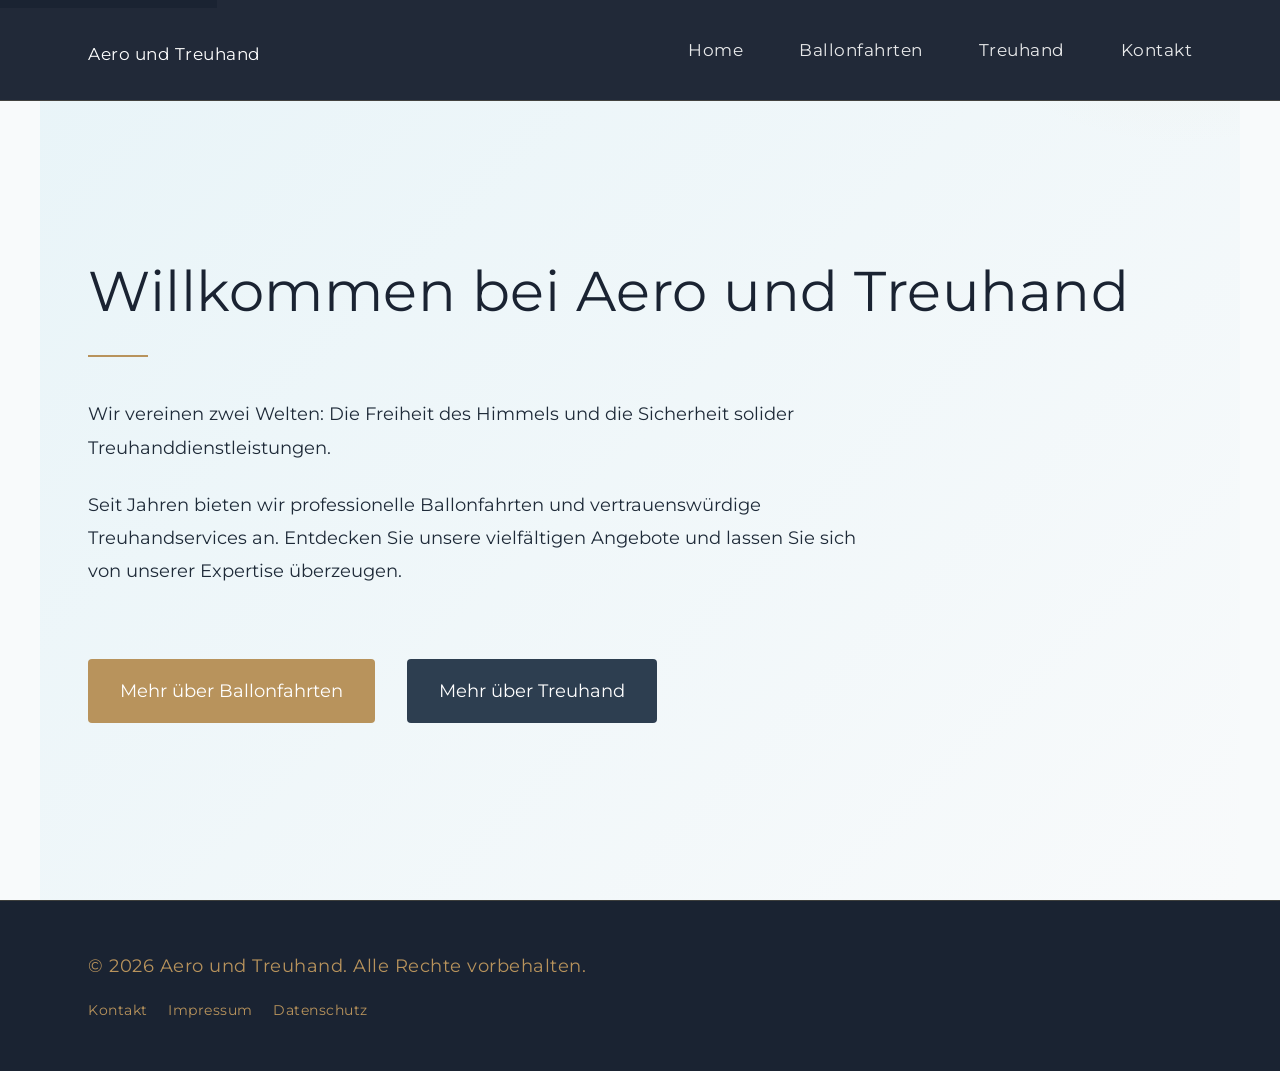
==== index.html @ 0fc49f0f "Change font to Montserrat across all pages Replaces Cormorant Garamond and Work Sans with Montserrat" ====
<!DOCTYPE html>
<html lang="de">
<head>
    <meta charset="UTF-8">
    <meta name="viewport" content="width=device-width, initial-scale=1.0">
    <meta name="description" content="Aero und Treuhand vereint Ballonfahrten und Treuhanddienstleistungen in Winterthur. Erleben Sie unvergessliche Ballonfahrten oder profitieren Sie von professioneller Buchhaltung und Steuerberatung.">
    <meta property="og:title" content="Aero und Treuhand - Ballonfahrten und Treuhanddienstleistungen">
    <meta property="og:description" content="Wir vereinen zwei Welten: Die Freiheit des Himmels und die Sicherheit solider Treuhanddienstleistungen.">
    <meta property="og:type" content="website">
    <meta property="og:locale" content="de_CH">
    <title>Aero und Treuhand - Ballonfahrten und Treuhanddienstleistungen</title>
    <link rel="preconnect" href="https://fonts.googleapis.com">
    <link rel="preconnect" href="https://fonts.gstatic.com" crossorigin>
    <link href="https://fonts.googleapis.com/css2?family=Montserrat:wght@300;400;500;600&display=swap" rel="stylesheet">
    <link rel="stylesheet" href="css/style.css">
</head>
<body>
    <a href="#main-content" class="skip-link">Zum Inhalt springen</a>
    <header>
        <nav>
            <h1><a href="index.html">Aero und Treuhand</a></h1>
            <ul>
                <li><a href="index.html">Home</a></li>
                <li><a href="pages/ballonfahrten.html">Ballonfahrten</a></li>
                <li><a href="pages/treuhand.html">Treuhand</a></li>
                <li><a href="pages/kontakt.html">Kontakt</a></li>
            </ul>
        </nav>
    </header>

    <main id="main-content" class="page-home">
        <h2>Willkommen bei Aero und Treuhand</h2>
        <p>Wir vereinen zwei Welten: Die Freiheit des Himmels und die Sicherheit solider Treuhanddienstleistungen.</p>
        <p>Seit Jahren bieten wir professionelle Ballonfahrten und vertrauenswürdige Treuhandservices an. Entdecken Sie unsere vielfältigen Angebote und lassen Sie sich von unserer Expertise überzeugen.</p>

        <div class="btn-group">
            <a href="pages/ballonfahrten.html" class="btn btn-gold">Mehr über Ballonfahrten</a>
            <a href="pages/treuhand.html" class="btn btn-dark">Mehr über Treuhand</a>
        </div>
    </main>

    <footer>
        <p class="footer-copyright">&copy; 2026 Aero und Treuhand. Alle Rechte vorbehalten.</p>
        <p class="footer-links">
            <a href="pages/kontakt.html">Kontakt</a>
            <a href="pages/impressum.html">Impressum</a>
            <a href="pages/datenschutz.html">Datenschutz</a>
        </p>
    </footer>
    
    <script src="js/main.js"></script>
</body>
</html>
---- css/style.css ----
:root {
    --color-sky: #E8F4F8;
    --color-cloud: #F8FAFB;
    --color-slate: #1A2332;
    --color-storm: #2D3E50;
    --color-gold: #B8935C;
    --color-text: #1E2A38;
    --color-text-light: #3A4A5C;
}

* {
    margin: 0;
    padding: 0;
    box-sizing: border-box;
}

html {
    scroll-behavior: smooth;
    overflow-x: hidden;
}

body {
    font-family: 'Montserrat', sans-serif;
    line-height: 1.8;
    color: var(--color-text);
    background: var(--color-cloud);
    font-size: 18px;
    overflow-x: hidden;
}

/* Skip to content link */
.skip-link {
    position: absolute;
    top: -40px;
    left: 0;
    padding: 0.5rem 1rem;
    background: var(--color-slate);
    color: white;
    z-index: 200;
    transition: top 0.3s ease;
}

.skip-link:focus {
    top: 0;
    color: white;
}

/* Header & Navigation */
header {
    background: rgba(26, 35, 50, 0.97);
    backdrop-filter: blur(10px);
    color: white;
    padding: 1.5rem 0;
    position: fixed;
    width: 100%;
    top: 0;
    z-index: 100;
    border-bottom: 1px solid rgba(201, 169, 97, 0.2);
    transition: all 0.3s ease;
}

header.scrolled {
    padding: 1rem 0;
    box-shadow: 0 4px 20px rgba(0, 0, 0, 0.1);
}

nav {
    max-width: 1200px;
    margin: 0 auto;
    display: flex;
    justify-content: space-between;
    align-items: center;
    padding: 0 3rem;
}

nav h1 {
    font-family: 'Montserrat', sans-serif;
    font-size: 1.8rem;
    font-weight: 300;
    letter-spacing: 1px;
    opacity: 0;
    animation: fadeInDown 0.8s ease forwards;
}

nav h1 a {
    color: white;
    text-decoration: none;
}

nav ul {
    list-style: none;
    display: flex;
    gap: 3rem;
    margin: 0 0 0 1.5rem;
}

nav li {
    opacity: 0;
    animation: fadeInDown 0.8s ease forwards;
}

nav li:nth-child(1) { animation-delay: 0.1s; }
nav li:nth-child(2) { animation-delay: 0.2s; }
nav li:nth-child(3) { animation-delay: 0.3s; }
nav li:nth-child(4) { animation-delay: 0.4s; }

nav a {
    color: rgba(255, 255, 255, 0.9);
    text-decoration: none;
    font-weight: 400;
    font-size: 1.05rem;
    letter-spacing: 0.5px;
    position: relative;
    transition: color 0.3s ease;
}

nav a::after {
    content: '';
    position: absolute;
    bottom: -5px;
    left: 0;
    width: 0;
    height: 1px;
    background: var(--color-gold);
    transition: width 0.3s ease;
}

nav a:hover {
    color: var(--color-gold);
}

nav a:hover::after {
    width: 100%;
}

/* Main Content */
main {
    padding: 8rem 3rem 4rem;
    max-width: 1200px;
    margin: 0 auto;
    min-height: calc(100vh - 150px);
}


/* Typography */
h2 {
    font-family: 'Montserrat', sans-serif;
    color: var(--color-slate);
    margin-bottom: 2.5rem;
    font-size: 3.5rem;
    font-weight: 400;
    letter-spacing: 0.5px;
    position: relative;
    padding-bottom: 1rem;
}

h2::after {
    content: '';
    position: absolute;
    bottom: 0;
    left: 0;
    width: 60px;
    height: 2px;
    background: var(--color-gold);
}

h3 {
    font-family: 'Montserrat', sans-serif;
    color: var(--color-slate);
    margin: 2.5rem 0 1.2rem 0;
    font-size: 1.5rem;
    font-weight: 500;
}

p {
    margin-bottom: 1.5rem;
    font-weight: 400;
    font-size: 1.15rem;
    color: var(--color-text);
    max-width: 800px;
}

ul {
    margin: 2rem 0 2rem 1.5rem;
    max-width: 750px;
}

li {
    font-weight: 400;
    font-size: 1.1rem;
    color: var(--color-text);
    padding-left: 0.5rem;
}

li::marker {
    color: var(--color-gold);
}

a {
    color: var(--color-gold);
    text-decoration: none;
    transition: color 0.3s ease;
}

a:hover {
    color: var(--color-storm);
}

/* Page Backgrounds */
.page-home {
    background: linear-gradient(135deg, var(--color-sky) 0%, var(--color-cloud) 100%);
    position: relative;
    overflow: hidden;
    min-height: 100vh;
    display: flex;
    flex-direction: column;
    justify-content: center;
    opacity: 0;
    animation: fadeIn 1s ease forwards;
}

.page-home::before {
    content: '';
    position: absolute;
    top: -50%;
    right: -20%;
    width: 600px;
    height: 600px;
    background: radial-gradient(circle, rgba(201, 169, 97, 0.1) 0%, transparent 70%);
    border-radius: 50%;
    animation: float 20s ease-in-out infinite;
}

.page-ballonfahrten {
    background: white;
    position: relative;
    overflow: hidden;
}

.page-ballonfahrten::before {
    content: '';
    position: absolute;
    top: 10%;
    left: -10%;
    width: 400px;
    height: 400px;
    background: radial-gradient(circle, rgba(232, 244, 248, 0.5) 0%, transparent 70%);
    border-radius: 50%;
}

.page-treuhand {
    background: var(--color-sky);
    position: relative;
    overflow: hidden;
}

.page-treuhand::before {
    content: '';
    position: absolute;
    bottom: -20%;
    right: -10%;
    width: 500px;
    height: 500px;
    background: radial-gradient(circle, rgba(255, 255, 255, 0.5) 0%, transparent 70%);
    border-radius: 50%;
}

.page-kontakt {
    background: white;
}

.page-impressum {
    background: var(--color-sky);
}

.page-datenschutz {
    background: white;
}

/* Footer */
footer {
    background: var(--color-slate);
    color: rgba(255, 255, 255, 0.7);
    padding: 3rem 0;
    font-size: 0.9rem;
    font-weight: 300;
    letter-spacing: 0.5px;
    border-top: 1px solid rgba(201, 169, 97, 0.2);
}

footer p {
    margin: 0 auto;
    padding: 0 3rem;
    max-width: 1200px;
}

footer a {
    color: var(--color-gold);
}

footer .footer-copyright {
    color: var(--color-gold);
    margin-bottom: 1rem;
}

footer .footer-links {
    font-size: 0.85rem;
}

footer .footer-links a {
    margin-right: 1rem;
}

/* Animations */
@keyframes fadeIn {
    from {
        opacity: 0;
        transform: translateY(20px);
    }
    to {
        opacity: 1;
        transform: translateY(0);
    }
}

@keyframes fadeInDown {
    from {
        opacity: 0;
        transform: translateY(-10px);
    }
    to {
        opacity: 1;
        transform: translateY(0);
    }
}

@keyframes float {
    0%, 100% {
        transform: translate(0, 0) scale(1);
    }
    50% {
        transform: translate(50px, 50px) scale(1.1);
    }
}

/* Button styles */
.btn {
    display: inline-block;
    padding: 1rem 2rem;
    color: white;
    text-decoration: none;
    border-radius: 4px;
    transition: all 0.3s ease;
    text-align: center;
}

.btn:hover {
    color: white;
    transform: translateY(-2px);
    box-shadow: 0 4px 12px rgba(0, 0, 0, 0.15);
}

.btn-gold {
    background: var(--color-gold);
}

.btn-dark {
    background: var(--color-storm);
}

.btn-group {
    margin-top: 3rem;
    display: flex;
    gap: 2rem;
    flex-wrap: wrap;
}

/* Responsive Design */
@media (max-width: 768px) {
    body {
        font-size: 17px;
    }

    header {
        padding: 1rem 0;
    }

    nav {
        padding: 0 1.5rem;
        flex-direction: column;
        gap: 0.75rem;
    }

    nav h1 {
        font-size: 1.5rem;
    }

    nav ul {
        gap: 1rem;
        flex-wrap: wrap;
        justify-content: center;
        margin: 0;
    }

    nav a {
        font-size: 0.95rem;
    }

    main {
        padding: 11rem 1.5rem 4rem;
        min-height: auto;
    }

    h2 {
        font-size: 2.2rem;
    }

    h3 {
        font-size: 1.3rem;
    }

    p {
        font-size: 1.05rem;
    }

    footer {
        padding: 2rem 0;
    }

    footer p {
        padding: 0 1.5rem;
    }

    .btn-group {
        flex-direction: column;
        gap: 1rem;
    }

    .btn {
        width: 100%;
    }
}

/* Extra small devices */
@media (max-width: 480px) {
    nav {
        padding: 0 1rem;
    }

    nav h1 {
        font-size: 1.3rem;
    }

    nav ul {
        gap: 0.75rem;
    }

    nav a {
        font-size: 0.85rem;
    }

    main {
        padding: 10.5rem 1rem 3rem;
    }

    h2 {
        font-size: 1.8rem;
    }

    h3 {
        font-size: 1.2rem;
    }

    p, li {
        font-size: 1rem;
    }

    footer p {
        padding: 0 1rem;
        font-size: 0.85rem;
    }
}

/* Focus styles for keyboard navigation */
a:focus-visible,
.btn:focus-visible {
    outline: 2px solid var(--color-gold);
    outline-offset: 2px;
}

nav a:focus-visible {
    outline-color: white;
}

/* Reduced motion preference */
@media (prefers-reduced-motion: reduce) {
    *,
    *::before,
    *::after {
        animation-duration: 0.01ms !important;
        animation-iteration-count: 1 !important;
        transition-duration: 0.01ms !important;
    }

    html {
        scroll-behavior: auto;
    }
}
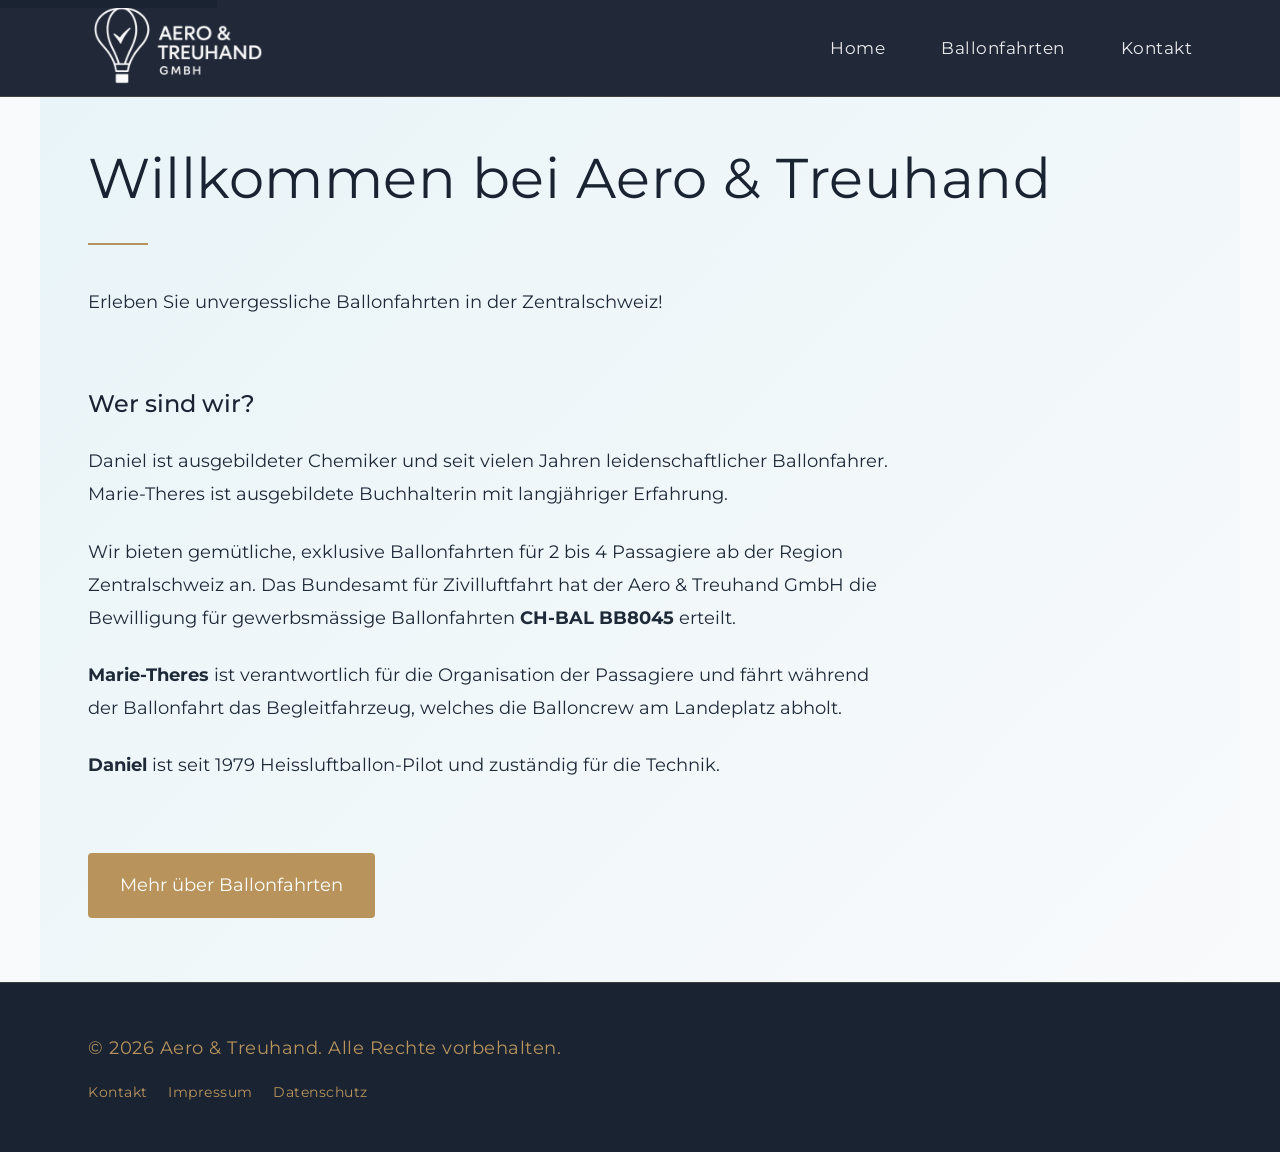
==== commit bec82426: "Update website content and replace text logo with image - Update all pages with content from Word do" ====
--- a/index.html
+++ b/index.html
@@ -3,12 +3,13 @@
 <head>
     <meta charset="UTF-8">
     <meta name="viewport" content="width=device-width, initial-scale=1.0">
-    <meta name="description" content="Aero und Treuhand vereint Ballonfahrten und Treuhanddienstleistungen in Winterthur. Erleben Sie unvergessliche Ballonfahrten oder profitieren Sie von professioneller Buchhaltung und Steuerberatung.">
-    <meta property="og:title" content="Aero und Treuhand - Ballonfahrten und Treuhanddienstleistungen">
-    <meta property="og:description" content="Wir vereinen zwei Welten: Die Freiheit des Himmels und die Sicherheit solider Treuhanddienstleistungen.">
+    <meta name="description" content="Aero & Treuhand GmbH - Erleben Sie unvergessliche Ballonfahrten in der Zentralschweiz. Gemütliche, exklusive Ballonfahrten für 2 bis 4 Passagiere mit gewerblicher Bewilligung CH-BAL BB8045.">
+    <meta property="og:title" content="Aero & Treuhand - Ballonfahrten">
+    <meta property="og:description" content="Gemütliche, exklusive Ballonfahrten für 2 bis 4 Passagiere ab der Region Zentralschweiz.">
     <meta property="og:type" content="website">
     <meta property="og:locale" content="de_CH">
-    <title>Aero und Treuhand - Ballonfahrten und Treuhanddienstleistungen</title>
+    <title>Aero & Treuhand - Ballonfahrten</title>
+    <link rel="icon" type="image/svg+xml" href="favicon.svg">
     <link rel="preconnect" href="https://fonts.googleapis.com">
     <link rel="preconnect" href="https://fonts.gstatic.com" crossorigin>
     <link href="https://fonts.googleapis.com/css2?family=Montserrat:wght@300;400;500;600&display=swap" rel="stylesheet">
@@ -18,29 +19,35 @@
     <a href="#main-content" class="skip-link">Zum Inhalt springen</a>
     <header>
         <nav>
-            <h1><a href="index.html">Aero und Treuhand</a></h1>
+            <h1><a href="index.html"><img src="assests/logo_nobg.png" alt="Aero & Treuhand" class="logo"></a></h1>
             <ul>
                 <li><a href="index.html">Home</a></li>
                 <li><a href="pages/ballonfahrten.html">Ballonfahrten</a></li>
-                <li><a href="pages/treuhand.html">Treuhand</a></li>
                 <li><a href="pages/kontakt.html">Kontakt</a></li>
             </ul>
         </nav>
     </header>
 
     <main id="main-content" class="page-home">
-        <h2>Willkommen bei Aero und Treuhand</h2>
-        <p>Wir vereinen zwei Welten: Die Freiheit des Himmels und die Sicherheit solider Treuhanddienstleistungen.</p>
-        <p>Seit Jahren bieten wir professionelle Ballonfahrten und vertrauenswürdige Treuhandservices an. Entdecken Sie unsere vielfältigen Angebote und lassen Sie sich von unserer Expertise überzeugen.</p>
+        <h2>Willkommen bei Aero & Treuhand</h2>
+        <p>Erleben Sie unvergessliche Ballonfahrten in der Zentralschweiz!</p>
+
+        <h3>Wer sind wir?</h3>
+        <p>Daniel ist ausgebildeter Chemiker und seit vielen Jahren leidenschaftlicher Ballonfahrer. Marie-Theres ist ausgebildete Buchhalterin mit langjähriger Erfahrung.</p>
+
+        <p>Wir bieten gemütliche, exklusive Ballonfahrten für 2 bis 4 Passagiere ab der Region Zentralschweiz an. Das Bundesamt für Zivilluftfahrt hat der Aero & Treuhand GmbH die Bewilligung für gewerbsmässige Ballonfahrten <strong>CH-BAL BB8045</strong> erteilt.</p>
+
+        <p><strong>Marie-Theres</strong> ist verantwortlich für die Organisation der Passagiere und fährt während der Ballonfahrt das Begleitfahrzeug, welches die Balloncrew am Landeplatz abholt.</p>
+
+        <p><strong>Daniel</strong> ist seit 1979 Heissluftballon-Pilot und zuständig für die Technik.</p>
 
         <div class="btn-group">
             <a href="pages/ballonfahrten.html" class="btn btn-gold">Mehr über Ballonfahrten</a>
-            <a href="pages/treuhand.html" class="btn btn-dark">Mehr über Treuhand</a>
         </div>
     </main>
 
     <footer>
-        <p class="footer-copyright">&copy; 2026 Aero und Treuhand. Alle Rechte vorbehalten.</p>
+        <p class="footer-copyright">&copy; 2026 Aero & Treuhand. Alle Rechte vorbehalten.</p>
         <p class="footer-links">
             <a href="pages/kontakt.html">Kontakt</a>
             <a href="pages/impressum.html">Impressum</a>
--- a/css/style.css
+++ b/css/style.css
@@ -82,9 +82,31 @@
     animation: fadeInDown 0.8s ease forwards;
 }
 
+nav h1 {
+    display: flex;
+    align-items: center;
+    margin: -1.5rem 0;
+}
+
+header.scrolled nav h1 {
+    margin: -1rem 0;
+}
+
 nav h1 a {
     color: white;
     text-decoration: none;
+    display: flex;
+    align-items: center;
+}
+
+nav h1 a .logo {
+    height: 6rem;
+    width: auto;
+    transition: all 0.3s ease;
+}
+
+header.scrolled nav h1 a .logo {
+    height: 4rem;
 }
 
 nav ul {
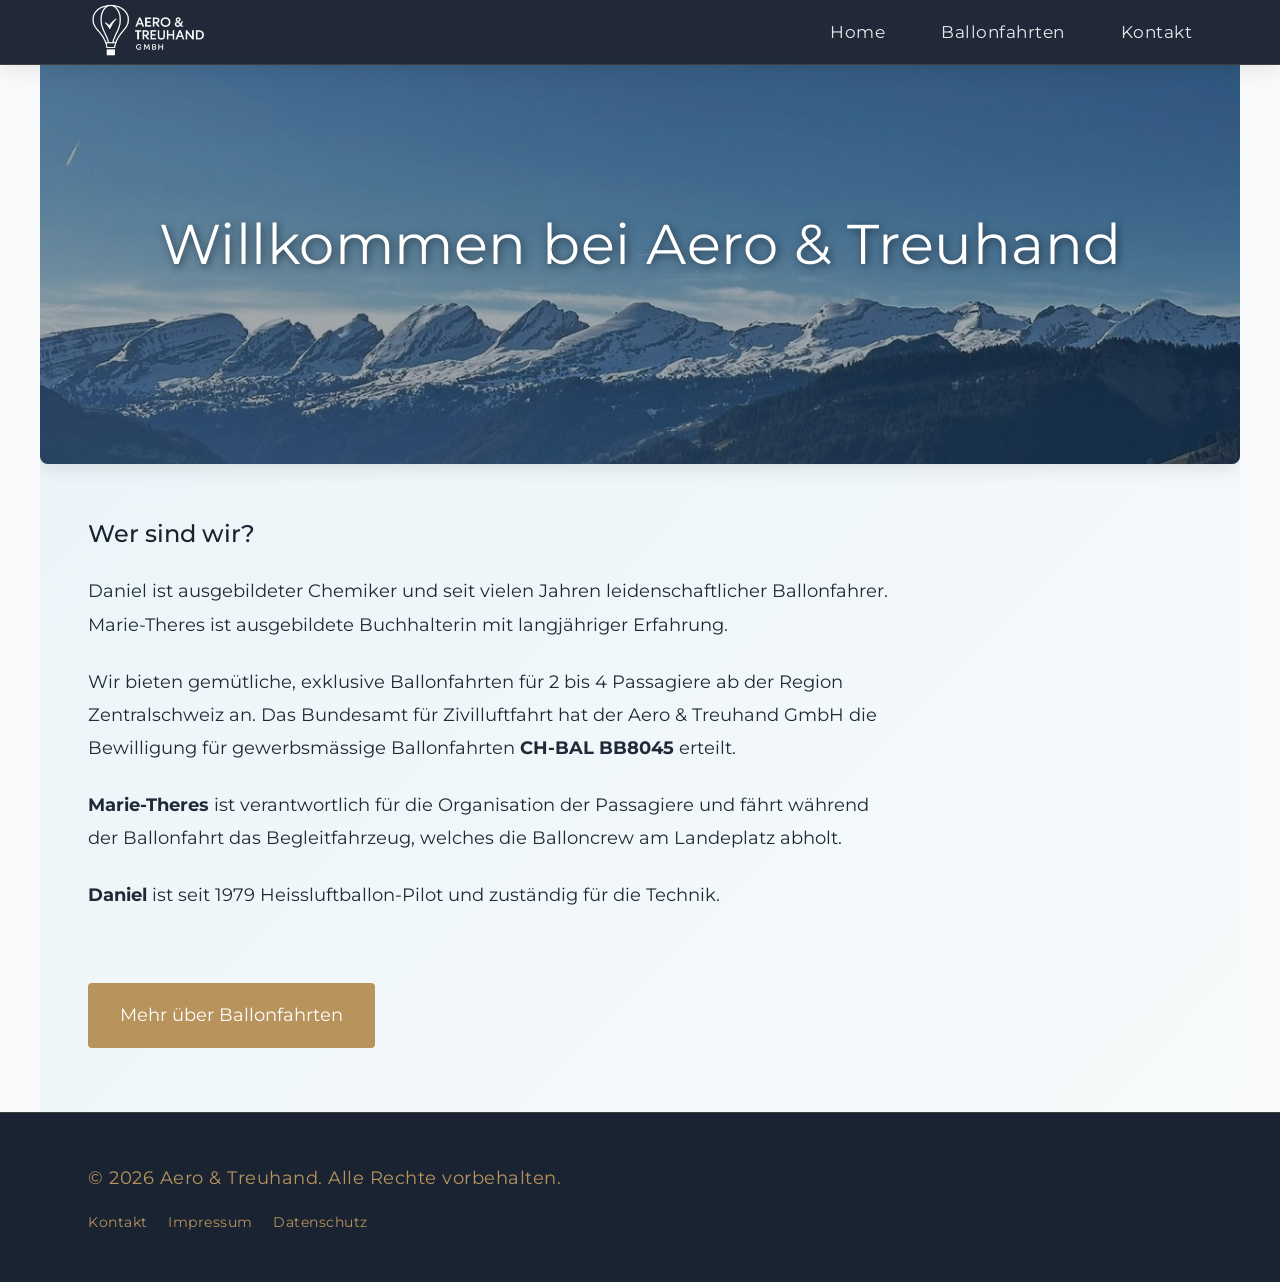
==== commit 5be1e928: "Add hero section with Churfirsten mountain image - Add hero image section to homepage with overlay e" ====
--- a/index.html
+++ b/index.html
@@ -3,7 +3,7 @@
 <head>
     <meta charset="UTF-8">
     <meta name="viewport" content="width=device-width, initial-scale=1.0">
-    <meta name="description" content="Aero & Treuhand GmbH - Erleben Sie unvergessliche Ballonfahrten in der Zentralschweiz. Gemütliche, exklusive Ballonfahrten für 2 bis 4 Passagiere mit gewerblicher Bewilligung CH-BAL BB8045.">
+    <meta name="description" content="Aero & Treuhand GmbH - Erleben Sie mit uns unvergessliche Ballonfahrten. Gemütliche, exklusive Ballonfahrten für 2 bis 4 Passagiere mit gewerblicher Bewilligung CH-BAL BB8045.">
     <meta property="og:title" content="Aero & Treuhand - Ballonfahrten">
     <meta property="og:description" content="Gemütliche, exklusive Ballonfahrten für 2 bis 4 Passagiere ab der Region Zentralschweiz.">
     <meta property="og:type" content="website">
@@ -29,8 +29,12 @@
     </header>
 
     <main id="main-content" class="page-home">
-        <h2>Willkommen bei Aero & Treuhand</h2>
-        <p>Erleben Sie unvergessliche Ballonfahrten in der Zentralschweiz!</p>
+        <div class="hero-section">
+            <img src="assests/pics/churfirsten.jpeg" alt="Blick auf die Churfirsten" class="hero-background">
+            <div class="hero-content">
+                <h2>Willkommen bei Aero & Treuhand</h2>
+            </div>
+        </div>
 
         <h3>Wer sind wir?</h3>
         <p>Daniel ist ausgebildeter Chemiker und seit vielen Jahren leidenschaftlicher Ballonfahrer. Marie-Theres ist ausgebildete Buchhalterin mit langjähriger Erfahrung.</p>
--- a/css/style.css
+++ b/css/style.css
@@ -31,7 +31,7 @@
 /* Skip to content link */
 .skip-link {
     position: absolute;
-    top: -40px;
+    top: -100px;
     left: 0;
     padding: 0.5rem 1rem;
     background: var(--color-slate);
@@ -50,17 +50,12 @@
     background: rgba(26, 35, 50, 0.97);
     backdrop-filter: blur(10px);
     color: white;
-    padding: 1.5rem 0;
+    padding: 1rem 0;
     position: fixed;
     width: 100%;
     top: 0;
     z-index: 100;
     border-bottom: 1px solid rgba(201, 169, 97, 0.2);
-    transition: all 0.3s ease;
-}
-
-header.scrolled {
-    padding: 1rem 0;
     box-shadow: 0 4px 20px rgba(0, 0, 0, 0.1);
 }
 
@@ -85,10 +80,6 @@
 nav h1 {
     display: flex;
     align-items: center;
-    margin: -1.5rem 0;
-}
-
-header.scrolled nav h1 {
     margin: -1rem 0;
 }
 
@@ -100,13 +91,8 @@
 }
 
 nav h1 a .logo {
-    height: 6rem;
+    height: 4rem;
     width: auto;
-    transition: all 0.3s ease;
-}
-
-header.scrolled nav h1 a .logo {
-    height: 4rem;
 }
 
 nav ul {
@@ -161,6 +147,66 @@
     max-width: 1200px;
     margin: 0 auto;
     min-height: calc(100vh - 150px);
+}
+
+/* Hero Section */
+.hero-section {
+    position: relative;
+    margin: -4rem -3rem 0.5rem -3rem;
+    overflow: hidden;
+    border-radius: 0 0 8px 8px;
+    box-shadow: 0 4px 20px rgba(0, 0, 0, 0.1);
+    min-height: 400px;
+    display: flex;
+    align-items: center;
+    justify-content: center;
+}
+
+.hero-background {
+    position: absolute;
+    top: 0;
+    left: 0;
+    width: 100%;
+    height: 100%;
+    object-fit: cover;
+    z-index: 1;
+}
+
+.hero-section::after {
+    content: '';
+    position: absolute;
+    top: 0;
+    left: 0;
+    width: 100%;
+    height: 100%;
+    background: rgba(26, 35, 50, 0.4);
+    z-index: 2;
+}
+
+.hero-content {
+    position: relative;
+    z-index: 3;
+    text-align: center;
+    padding: 3rem;
+    color: white;
+}
+
+.hero-content h2 {
+    color: white;
+    margin-bottom: 1.5rem;
+    text-shadow: 2px 2px 8px rgba(0, 0, 0, 0.5);
+}
+
+.hero-content h2::after {
+    display: none;
+}
+
+.hero-content p {
+    color: white;
+    font-size: 1.3rem;
+    font-weight: 400;
+    text-shadow: 1px 1px 6px rgba(0, 0, 0, 0.5);
+    margin: 0 auto;
 }
 
 
@@ -415,6 +461,11 @@
 
     nav h1 {
         font-size: 1.5rem;
+        margin: -0.5rem 0;
+    }
+
+    nav h1 a .logo {
+        height: 3rem;
     }
 
     nav ul {
@@ -433,6 +484,23 @@
         min-height: auto;
     }
 
+    .hero-section {
+        margin: -4rem -1.5rem 0.5rem -1.5rem;
+        min-height: 300px;
+    }
+
+    .hero-content {
+        padding: 2rem;
+    }
+
+    .hero-content h2 {
+        font-size: 2rem;
+    }
+
+    .hero-content p {
+        font-size: 1.1rem;
+    }
+
     h2 {
         font-size: 2.2rem;
     }
@@ -483,6 +551,23 @@
 
     main {
         padding: 10.5rem 1rem 3rem;
+    }
+
+    .hero-section {
+        margin: -3rem -1rem 0.5rem -1rem;
+        min-height: 250px;
+    }
+
+    .hero-content {
+        padding: 1.5rem;
+    }
+
+    .hero-content h2 {
+        font-size: 1.6rem;
+    }
+
+    .hero-content p {
+        font-size: 1rem;
     }
 
     h2 {
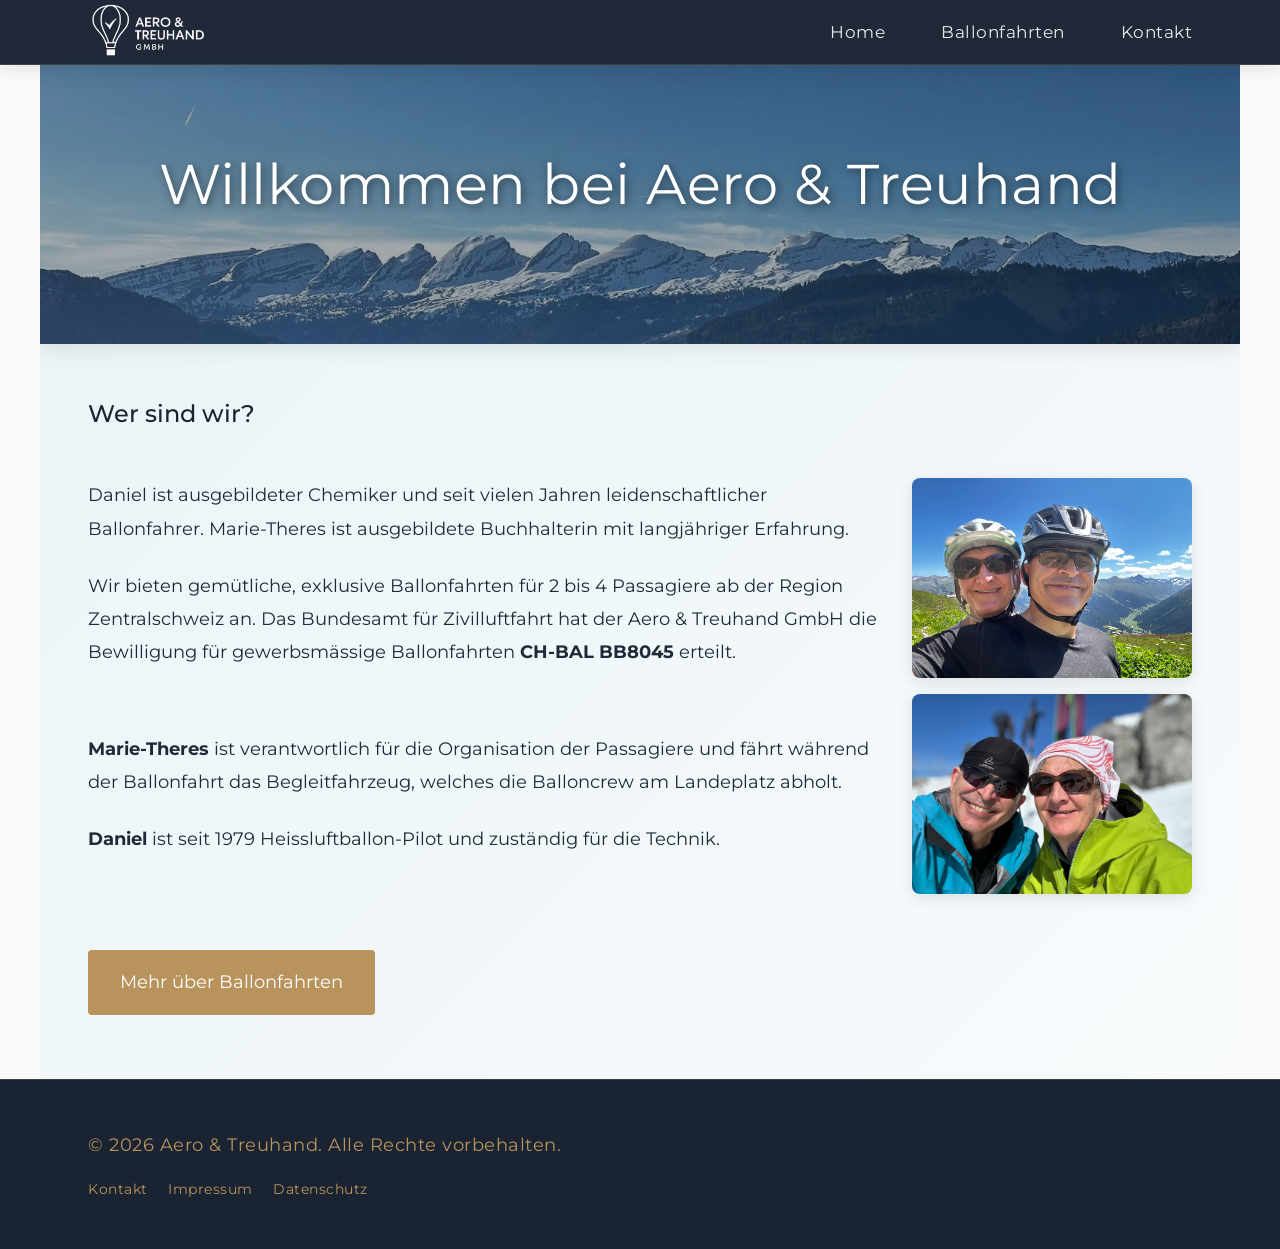
==== commit 52276072: "Add team photos and improve homepage layout - Add biketour and skitour photos to "Wer sind wir" sect" ====
--- a/index.html
+++ b/index.html
@@ -37,13 +37,22 @@
         </div>
 
         <h3>Wer sind wir?</h3>
-        <p>Daniel ist ausgebildeter Chemiker und seit vielen Jahren leidenschaftlicher Ballonfahrer. Marie-Theres ist ausgebildete Buchhalterin mit langjähriger Erfahrung.</p>
+        <div class="team-section">
+            <div class="team-text-top">
+                <p>Daniel ist ausgebildeter Chemiker und seit vielen Jahren leidenschaftlicher Ballonfahrer. Marie-Theres ist ausgebildete Buchhalterin mit langjähriger Erfahrung.</p>
 
-        <p>Wir bieten gemütliche, exklusive Ballonfahrten für 2 bis 4 Passagiere ab der Region Zentralschweiz an. Das Bundesamt für Zivilluftfahrt hat der Aero & Treuhand GmbH die Bewilligung für gewerbsmässige Ballonfahrten <strong>CH-BAL BB8045</strong> erteilt.</p>
+                <p>Wir bieten gemütliche, exklusive Ballonfahrten für 2 bis 4 Passagiere ab der Region Zentralschweiz an. Das Bundesamt für Zivilluftfahrt hat der Aero & Treuhand GmbH die Bewilligung für gewerbsmässige Ballonfahrten <strong>CH-BAL BB8045</strong> erteilt.</p>
+            </div>
+            <div class="team-photos">
+                <img src="assests/pics/daniel_marie_theres_biketour.JPEG" alt="Daniel und Marie-Theres auf einer Biketour">
+                <img src="assests/pics/marie_theres_daniel_skitour.JPEG" alt="Marie-Theres und Daniel auf einer Skitour">
+            </div>
+            <div class="team-text-bottom">
+                <p><strong>Marie-Theres</strong> ist verantwortlich für die Organisation der Passagiere und fährt während der Ballonfahrt das Begleitfahrzeug, welches die Balloncrew am Landeplatz abholt.</p>
 
-        <p><strong>Marie-Theres</strong> ist verantwortlich für die Organisation der Passagiere und fährt während der Ballonfahrt das Begleitfahrzeug, welches die Balloncrew am Landeplatz abholt.</p>
-
-        <p><strong>Daniel</strong> ist seit 1979 Heissluftballon-Pilot und zuständig für die Technik.</p>
+                <p><strong>Daniel</strong> ist seit 1979 Heissluftballon-Pilot und zuständig für die Technik.</p>
+            </div>
+        </div>
 
         <div class="btn-group">
             <a href="pages/ballonfahrten.html" class="btn btn-gold">Mehr über Ballonfahrten</a>
--- a/css/style.css
+++ b/css/style.css
@@ -154,9 +154,8 @@
     position: relative;
     margin: -4rem -3rem 0.5rem -3rem;
     overflow: hidden;
-    border-radius: 0 0 8px 8px;
     box-shadow: 0 4px 20px rgba(0, 0, 0, 0.1);
-    min-height: 400px;
+    min-height: 280px;
     display: flex;
     align-items: center;
     justify-content: center;
@@ -411,6 +410,47 @@
     }
 }
 
+/* Team section */
+.team-section {
+    display: grid;
+    grid-template-columns: 1fr 280px;
+    grid-template-rows: auto auto;
+    gap: 1.5rem 2rem;
+    margin: 1.5rem 0 2rem 0;
+}
+
+.team-text-top {
+    grid-column: 1;
+    grid-row: 1;
+}
+
+.team-text-bottom {
+    grid-column: 1;
+    grid-row: 2;
+}
+
+.team-photos {
+    display: flex;
+    flex-direction: column;
+    gap: 1rem;
+    grid-column: 2;
+    grid-row: 1 / 3;
+}
+
+.team-photos img {
+    width: 100%;
+    height: 200px;
+    object-fit: cover;
+    border-radius: 8px;
+    box-shadow: 0 4px 15px rgba(0, 0, 0, 0.1);
+    transition: transform 0.3s ease, box-shadow 0.3s ease;
+}
+
+.team-photos img:hover {
+    transform: translateY(-4px);
+    box-shadow: 0 8px 25px rgba(0, 0, 0, 0.15);
+}
+
 /* Button styles */
 .btn {
     display: inline-block;
@@ -437,7 +477,7 @@
 }
 
 .btn-group {
-    margin-top: 3rem;
+    margin-top: 1.5rem;
     display: flex;
     gap: 2rem;
     flex-wrap: wrap;
@@ -486,7 +526,7 @@
 
     .hero-section {
         margin: -4rem -1.5rem 0.5rem -1.5rem;
-        min-height: 300px;
+        min-height: 220px;
     }
 
     .hero-content {
@@ -528,6 +568,27 @@
 
     .btn {
         width: 100%;
+    }
+
+    .team-section {
+        grid-template-columns: 1fr;
+        grid-template-rows: auto;
+    }
+
+    .team-text-top,
+    .team-text-bottom,
+    .team-photos {
+        grid-column: 1;
+        grid-row: auto;
+    }
+
+    .team-photos {
+        flex-direction: row;
+    }
+
+    .team-photos img {
+        flex: 1;
+        height: 180px;
     }
 }
 
@@ -555,7 +616,7 @@
 
     .hero-section {
         margin: -3rem -1rem 0.5rem -1rem;
-        min-height: 250px;
+        min-height: 180px;
     }
 
     .hero-content {
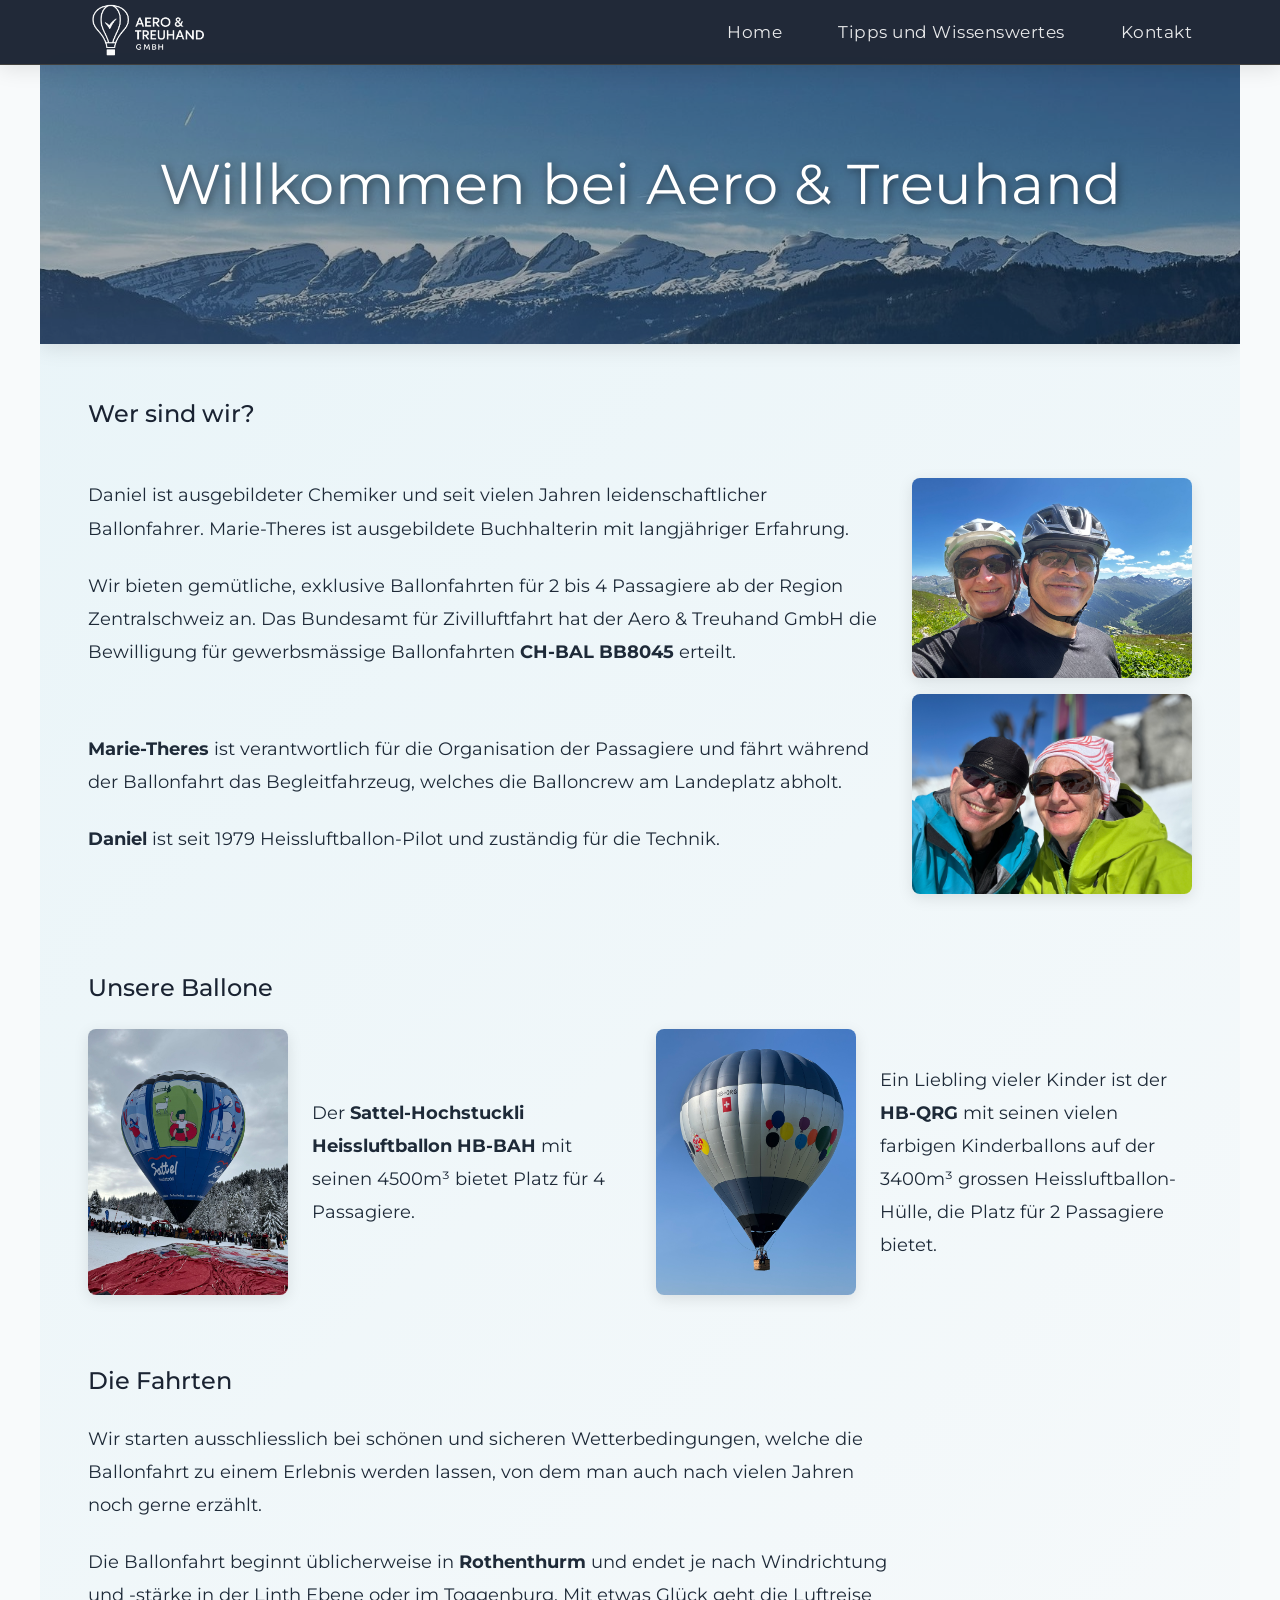
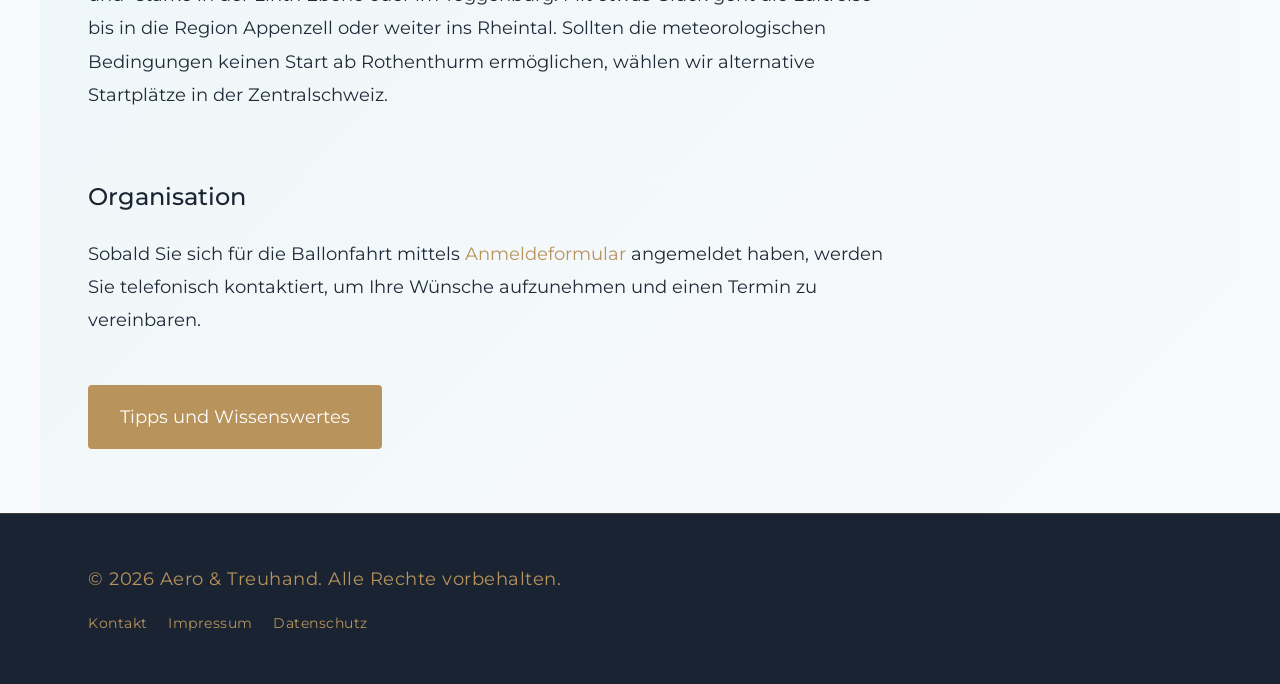
==== commit 15c1919a: "Move balloon content to homepage and rename page to Tipps und Wissenswertes - Move balloon images, D" ====
--- a/index.html
+++ b/index.html
@@ -22,7 +22,7 @@
             <h1><a href="index.html"><img src="assests/logo_nobg.png" alt="Aero & Treuhand" class="logo"></a></h1>
             <ul>
                 <li><a href="index.html">Home</a></li>
-                <li><a href="pages/ballonfahrten.html">Ballonfahrten</a></li>
+                <li><a href="pages/ballonfahrten.html">Tipps und Wissenswertes</a></li>
                 <li><a href="pages/kontakt.html">Kontakt</a></li>
             </ul>
         </nav>
@@ -54,8 +54,27 @@
             </div>
         </div>
 
+        <h3>Unsere Ballone</h3>
+        <div class="balloon-row">
+            <div class="balloon-item">
+                <img src="assests/pics/hb_bah_sattel_hochstuckli.JPEG" alt="Sattel-Hochstuckli Heissluftballon HB-BAH" class="balloon-image">
+                <p>Der <strong>Sattel-Hochstuckli Heissluftballon HB-BAH</strong> mit seinen 4500m³ bietet Platz für 4 Passagiere.</p>
+            </div>
+            <div class="balloon-item">
+                <img src="assests/pics/hb_qrc_balloenli.JPEG" alt="Heissluftballon HB-QRG Ballönli" class="balloon-image">
+                <p>Ein Liebling vieler Kinder ist der <strong>HB-QRG</strong> mit seinen vielen farbigen Kinderballons auf der 3400m³ grossen Heissluftballon-Hülle, die Platz für 2 Passagiere bietet.</p>
+            </div>
+        </div>
+
+        <h3>Die Fahrten</h3>
+        <p>Wir starten ausschliesslich bei schönen und sicheren Wetterbedingungen, welche die Ballonfahrt zu einem Erlebnis werden lassen, von dem man auch nach vielen Jahren noch gerne erzählt.</p>
+        <p>Die Ballonfahrt beginnt üblicherweise in <strong>Rothenthurm</strong> und endet je nach Windrichtung und -stärke in der Linth Ebene oder im Toggenburg. Mit etwas Glück geht die Luftreise bis in die Region Appenzell oder weiter ins Rheintal. Sollten die meteorologischen Bedingungen keinen Start ab Rothenthurm ermöglichen, wählen wir alternative Startplätze in der Zentralschweiz.</p>
+
+        <h3>Organisation</h3>
+        <p>Sobald Sie sich für die Ballonfahrt mittels <a href="assests/BHB ANH 614 Anmeldeformular_für_Heissluftballonpassagiere.doc" download>Anmeldeformular</a> angemeldet haben, werden Sie telefonisch kontaktiert, um Ihre Wünsche aufzunehmen und einen Termin zu vereinbaren.</p>
+
         <div class="btn-group">
-            <a href="pages/ballonfahrten.html" class="btn btn-gold">Mehr über Ballonfahrten</a>
+            <a href="pages/ballonfahrten.html" class="btn btn-gold">Tipps und Wissenswertes</a>
         </div>
     </main>
 
--- a/css/style.css
+++ b/css/style.css
@@ -344,6 +344,50 @@
     background: white;
 }
 
+/* Balloon images */
+.balloon-row {
+    display: flex;
+    flex-direction: row;
+    gap: 2rem;
+    margin-bottom: 1.5rem;
+}
+
+.balloon-item {
+    display: flex;
+    flex-direction: row;
+    align-items: center;
+    gap: 1.5rem;
+}
+
+.balloon-item p {
+    margin-bottom: 0;
+    flex: 1;
+}
+
+.balloon-image {
+    width: 100%;
+    max-width: 200px;
+    height: auto;
+    border-radius: 8px;
+    box-shadow: 0 4px 15px rgba(0, 0, 0, 0.1);
+    transition: box-shadow 0.3s ease;
+}
+
+.balloon-image:hover {
+    box-shadow: 0 8px 25px rgba(0, 0, 0, 0.15);
+}
+
+@media (max-width: 768px) {
+    .balloon-row {
+        flex-direction: column;
+    }
+
+    .balloon-item {
+        flex-direction: column;
+        align-items: flex-start;
+    }
+}
+
 /* Footer */
 footer {
     background: var(--color-slate);
@@ -584,11 +628,15 @@
 
     .team-photos {
         flex-direction: row;
+        overflow-x: auto;
+        scroll-snap-type: x mandatory;
+        -webkit-overflow-scrolling: touch;
     }
 
     .team-photos img {
-        flex: 1;
+        flex: 0 0 75%;
         height: 180px;
+        scroll-snap-align: center;
     }
 }
 
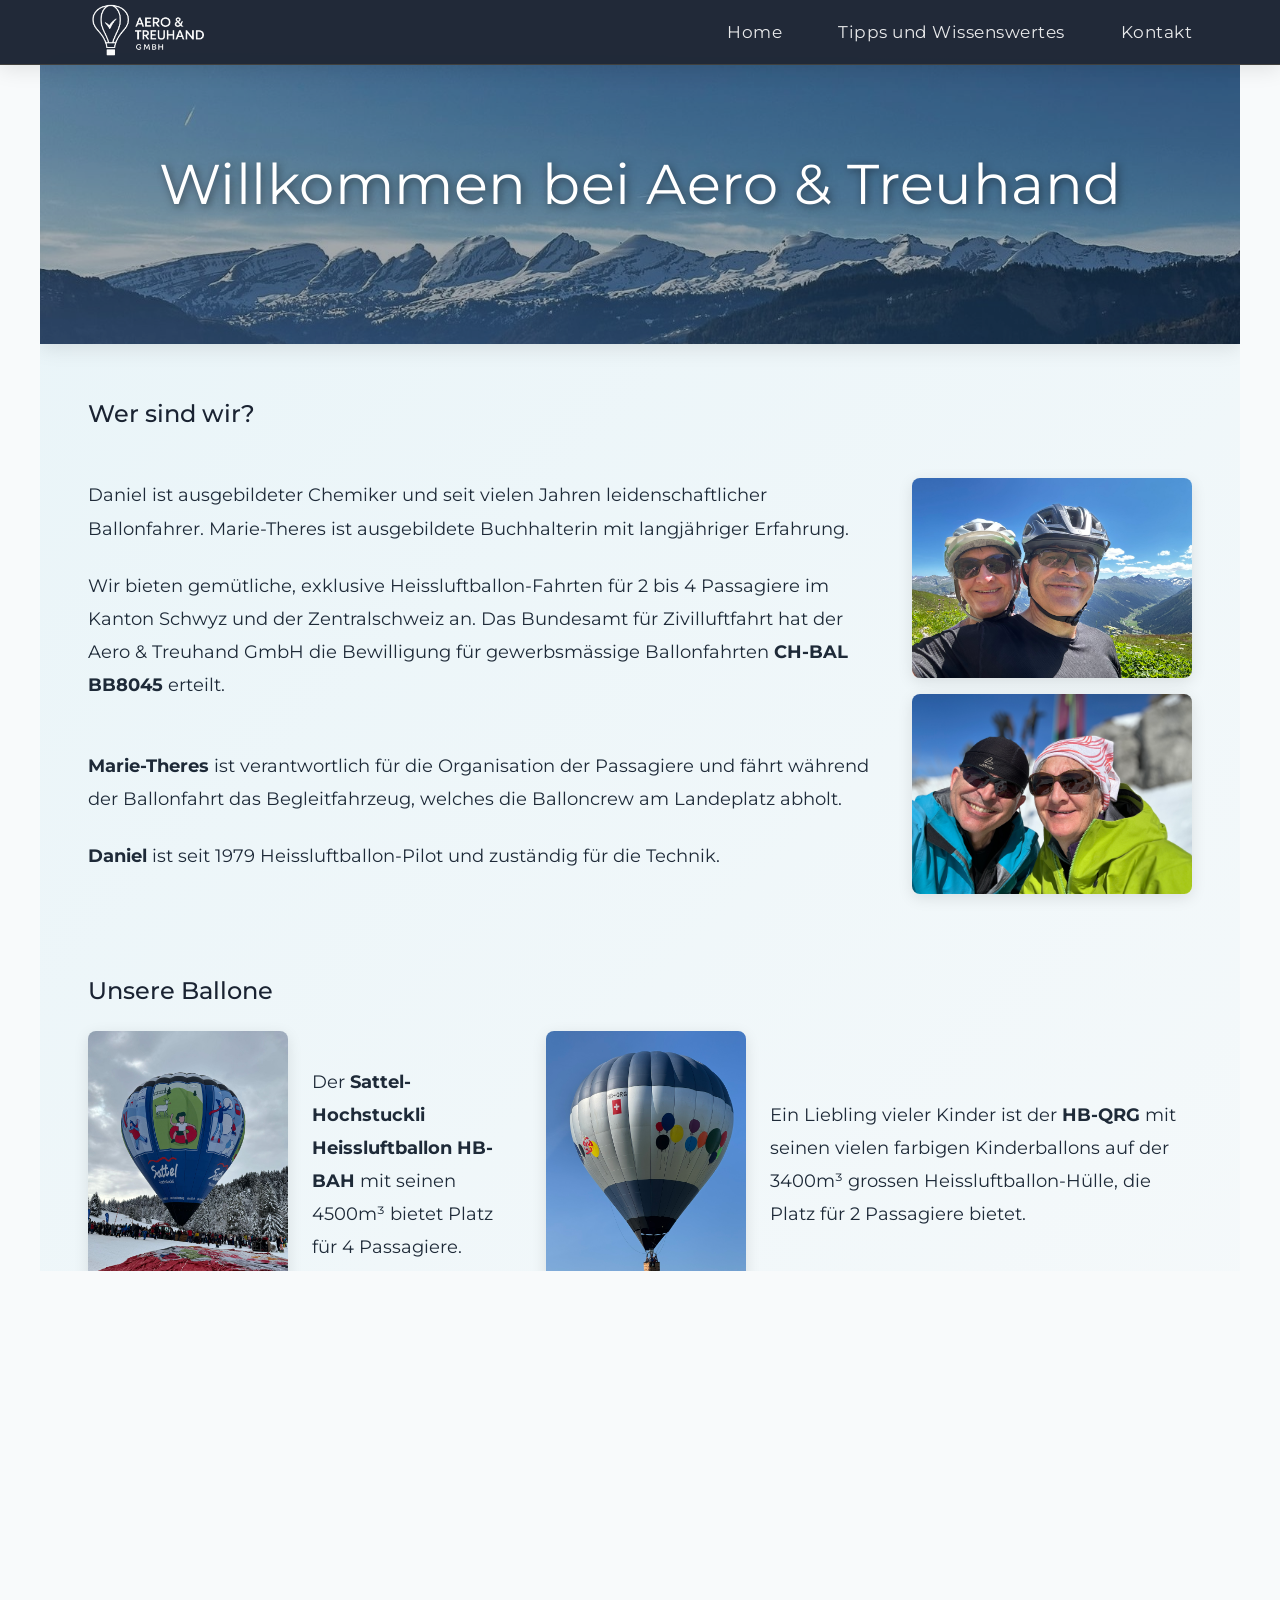
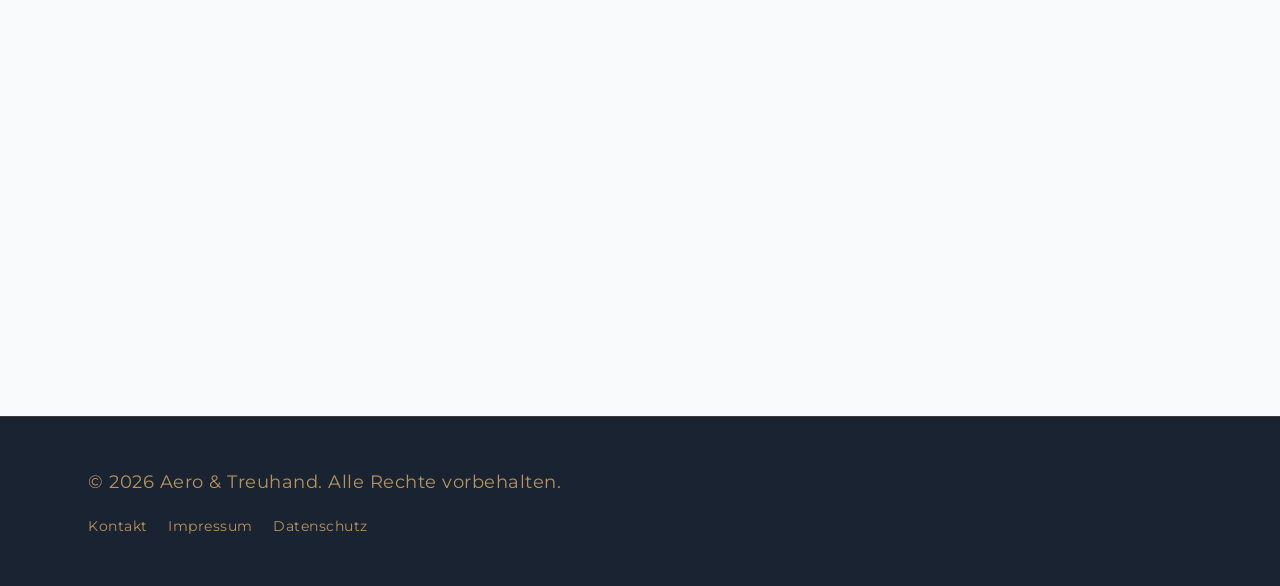
==== commit 8a0cf871: "Improve SEO and fix assets folder typo - Add location keywords (Schwyz, Sattel-Hochstuckli, Rothenth" ====
--- a/index.html
+++ b/index.html
@@ -3,12 +3,12 @@
 <head>
     <meta charset="UTF-8">
     <meta name="viewport" content="width=device-width, initial-scale=1.0">
-    <meta name="description" content="Aero & Treuhand GmbH - Erleben Sie mit uns unvergessliche Ballonfahrten. Gemütliche, exklusive Ballonfahrten für 2 bis 4 Passagiere mit gewerblicher Bewilligung CH-BAL BB8045.">
-    <meta property="og:title" content="Aero & Treuhand - Ballonfahrten">
-    <meta property="og:description" content="Gemütliche, exklusive Ballonfahrten für 2 bis 4 Passagiere ab der Region Zentralschweiz.">
+    <meta name="description" content="Heissluftballon Ballonfahrten im Kanton Schwyz – Start ab Rothenthurm nahe Sattel-Hochstuckli. Exklusive Fahrten für 2–4 Passagiere über die Zentralschweiz.">
+    <meta property="og:title" content="Heissluftballon Ballonfahrten Schwyz | Aero & Treuhand">
+    <meta property="og:description" content="Heissluftballon Ballonfahrten im Kanton Schwyz – Start ab Rothenthurm nahe Sattel-Hochstuckli. Exklusive Fahrten für 2–4 Passagiere.">
     <meta property="og:type" content="website">
     <meta property="og:locale" content="de_CH">
-    <title>Aero & Treuhand - Ballonfahrten</title>
+    <title>Heissluftballon Ballonfahrten Schwyz | Aero & Treuhand</title>
     <link rel="icon" type="image/svg+xml" href="favicon.svg">
     <link rel="preconnect" href="https://fonts.googleapis.com">
     <link rel="preconnect" href="https://fonts.gstatic.com" crossorigin>
@@ -19,7 +19,7 @@
     <a href="#main-content" class="skip-link">Zum Inhalt springen</a>
     <header>
         <nav>
-            <h1><a href="index.html"><img src="assests/logo_nobg.png" alt="Aero & Treuhand" class="logo"></a></h1>
+            <h1><a href="index.html"><img src="assets/logo_nobg.png" alt="Aero & Treuhand" class="logo"></a></h1>
             <ul>
                 <li><a href="index.html">Home</a></li>
                 <li><a href="pages/ballonfahrten.html">Tipps und Wissenswertes</a></li>
@@ -30,7 +30,7 @@
 
     <main id="main-content" class="page-home">
         <div class="hero-section">
-            <img src="assests/pics/churfirsten.jpeg" alt="Blick auf die Churfirsten" class="hero-background">
+            <img src="assets/pics/churfirsten.jpeg" alt="Blick auf die Churfirsten" class="hero-background">
             <div class="hero-content">
                 <h2>Willkommen bei Aero & Treuhand</h2>
             </div>
@@ -41,11 +41,11 @@
             <div class="team-text-top">
                 <p>Daniel ist ausgebildeter Chemiker und seit vielen Jahren leidenschaftlicher Ballonfahrer. Marie-Theres ist ausgebildete Buchhalterin mit langjähriger Erfahrung.</p>
 
-                <p>Wir bieten gemütliche, exklusive Ballonfahrten für 2 bis 4 Passagiere ab der Region Zentralschweiz an. Das Bundesamt für Zivilluftfahrt hat der Aero & Treuhand GmbH die Bewilligung für gewerbsmässige Ballonfahrten <strong>CH-BAL BB8045</strong> erteilt.</p>
+                <p>Wir bieten gemütliche, exklusive Heissluftballon-Fahrten für 2 bis 4 Passagiere im Kanton Schwyz und der Zentralschweiz an. Das Bundesamt für Zivilluftfahrt hat der Aero & Treuhand GmbH die Bewilligung für gewerbsmässige Ballonfahrten <strong>CH-BAL BB8045</strong> erteilt.</p>
             </div>
             <div class="team-photos">
-                <img src="assests/pics/daniel_marie_theres_biketour.JPEG" alt="Daniel und Marie-Theres auf einer Biketour">
-                <img src="assests/pics/marie_theres_daniel_skitour.JPEG" alt="Marie-Theres und Daniel auf einer Skitour">
+                <img src="assets/pics/daniel_marie_theres_biketour.JPEG" alt="Daniel und Marie-Theres auf einer Biketour">
+                <img src="assets/pics/marie_theres_daniel_skitour.JPEG" alt="Marie-Theres und Daniel auf einer Skitour">
             </div>
             <div class="team-text-bottom">
                 <p><strong>Marie-Theres</strong> ist verantwortlich für die Organisation der Passagiere und fährt während der Ballonfahrt das Begleitfahrzeug, welches die Balloncrew am Landeplatz abholt.</p>
@@ -57,21 +57,21 @@
         <h3>Unsere Ballone</h3>
         <div class="balloon-row">
             <div class="balloon-item">
-                <img src="assests/pics/hb_bah_sattel_hochstuckli.JPEG" alt="Sattel-Hochstuckli Heissluftballon HB-BAH" class="balloon-image">
+                <img src="assets/pics/hb_bah_sattel_hochstuckli.JPEG" alt="Sattel-Hochstuckli Heissluftballon HB-BAH" class="balloon-image">
                 <p>Der <strong>Sattel-Hochstuckli Heissluftballon HB-BAH</strong> mit seinen 4500m³ bietet Platz für 4 Passagiere.</p>
             </div>
             <div class="balloon-item">
-                <img src="assests/pics/hb_qrc_balloenli.JPEG" alt="Heissluftballon HB-QRG Ballönli" class="balloon-image">
+                <img src="assets/pics/hb_qrc_balloenli.JPEG" alt="Heissluftballon HB-QRG Ballönli" class="balloon-image">
                 <p>Ein Liebling vieler Kinder ist der <strong>HB-QRG</strong> mit seinen vielen farbigen Kinderballons auf der 3400m³ grossen Heissluftballon-Hülle, die Platz für 2 Passagiere bietet.</p>
             </div>
         </div>
 
         <h3>Die Fahrten</h3>
         <p>Wir starten ausschliesslich bei schönen und sicheren Wetterbedingungen, welche die Ballonfahrt zu einem Erlebnis werden lassen, von dem man auch nach vielen Jahren noch gerne erzählt.</p>
-        <p>Die Ballonfahrt beginnt üblicherweise in <strong>Rothenthurm</strong> und endet je nach Windrichtung und -stärke in der Linth Ebene oder im Toggenburg. Mit etwas Glück geht die Luftreise bis in die Region Appenzell oder weiter ins Rheintal. Sollten die meteorologischen Bedingungen keinen Start ab Rothenthurm ermöglichen, wählen wir alternative Startplätze in der Zentralschweiz.</p>
+        <p>Die Ballonfahrt beginnt üblicherweise in <strong>Rothenthurm</strong> im Kanton Schwyz, nahe Sattel-Hochstuckli, und endet je nach Windrichtung und -stärke in der Linth Ebene oder im Toggenburg. Mit etwas Glück geht die Luftreise bis in die Region Appenzell oder weiter ins Rheintal. Sollten die meteorologischen Bedingungen keinen Start ab Rothenthurm ermöglichen, wählen wir alternative Startplätze in der Zentralschweiz.</p>
 
         <h3>Organisation</h3>
-        <p>Sobald Sie sich für die Ballonfahrt mittels <a href="assests/BHB ANH 614 Anmeldeformular_für_Heissluftballonpassagiere.doc" download>Anmeldeformular</a> angemeldet haben, werden Sie telefonisch kontaktiert, um Ihre Wünsche aufzunehmen und einen Termin zu vereinbaren.</p>
+        <p>Sobald Sie sich für die Ballonfahrt mittels <a href="assets/BHB ANH 614 Anmeldeformular_für_Heissluftballonpassagiere.doc" download>Anmeldeformular</a> angemeldet haben, werden Sie telefonisch kontaktiert, um Ihre Wünsche aufzunehmen und einen Termin zu vereinbaren.</p>
 
         <div class="btn-group">
             <a href="pages/ballonfahrten.html" class="btn btn-gold">Tipps und Wissenswertes</a>
--- a/css/style.css
+++ b/css/style.css
@@ -244,7 +244,6 @@
     font-weight: 400;
     font-size: 1.15rem;
     color: var(--color-text);
-    max-width: 800px;
 }
 
 ul {
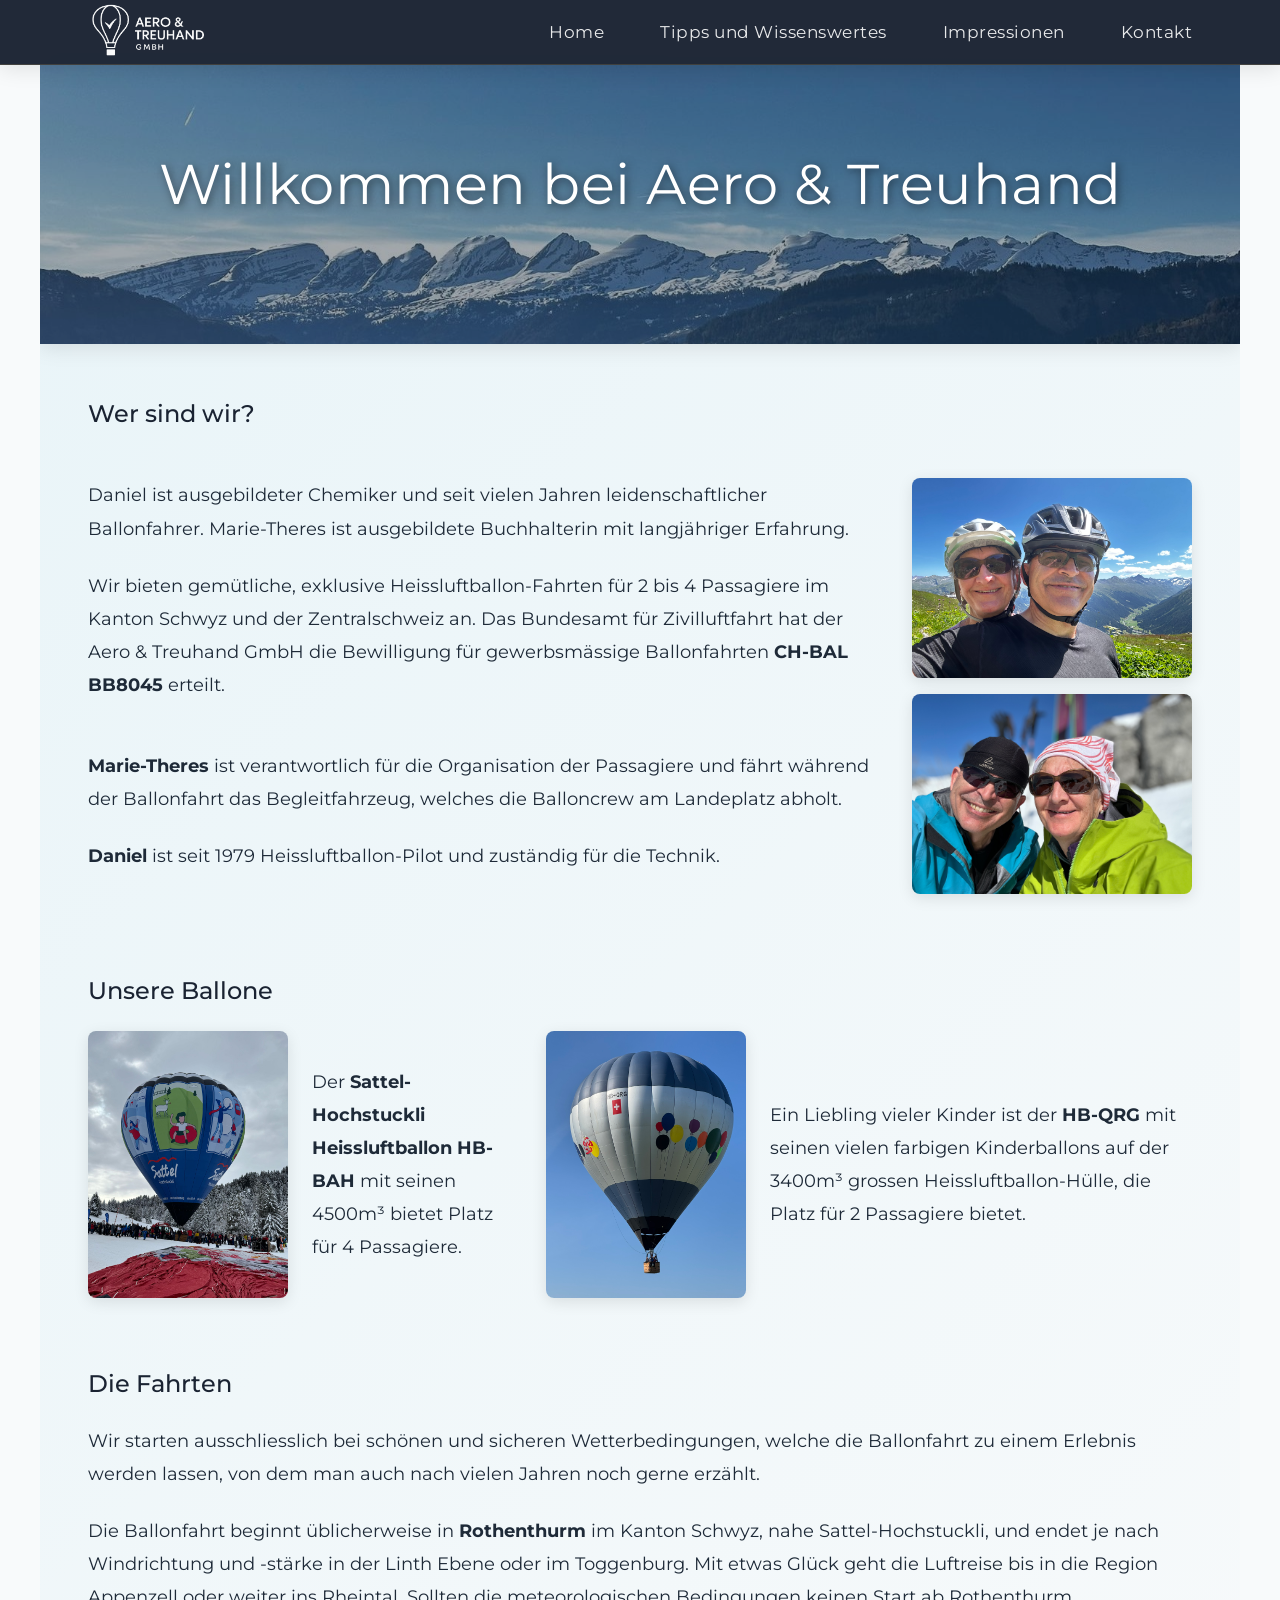
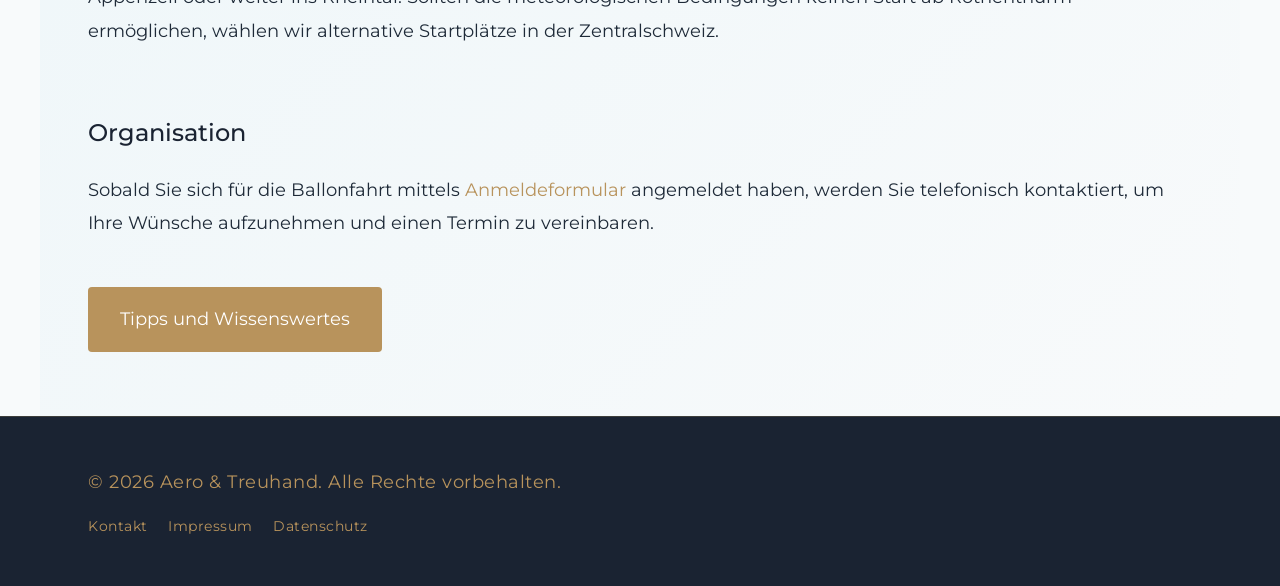
==== commit 82c691e7: "Add Impressionen gallery page with balloon ride photos Add new photo gallery page showcasing balloon" ====
--- a/index.html
+++ b/index.html
@@ -23,6 +23,7 @@
             <ul>
                 <li><a href="index.html">Home</a></li>
                 <li><a href="pages/ballonfahrten.html">Tipps und Wissenswertes</a></li>
+                <li><a href="pages/impressionen.html">Impressionen</a></li>
                 <li><a href="pages/kontakt.html">Kontakt</a></li>
             </ul>
         </nav>
--- a/css/style.css
+++ b/css/style.css
@@ -111,6 +111,7 @@
 nav li:nth-child(2) { animation-delay: 0.2s; }
 nav li:nth-child(3) { animation-delay: 0.3s; }
 nav li:nth-child(4) { animation-delay: 0.4s; }
+nav li:nth-child(5) { animation-delay: 0.5s; }
 
 nav a {
     color: rgba(255, 255, 255, 0.9);
@@ -343,6 +344,133 @@
     background: white;
 }
 
+.page-impressionen {
+    background: var(--color-sky);
+    position: relative;
+    overflow: hidden;
+}
+
+/* Gallery */
+.gallery {
+    display: grid;
+    grid-template-columns: repeat(auto-fill, minmax(300px, 1fr));
+    gap: 1.5rem;
+    margin-top: 2rem;
+}
+
+.gallery-item {
+    margin: 0;
+    overflow: hidden;
+    border-radius: 8px;
+    box-shadow: 0 4px 15px rgba(0, 0, 0, 0.1);
+    background: white;
+    transition: transform 0.3s ease, box-shadow 0.3s ease;
+}
+
+.gallery-item:hover {
+    transform: translateY(-4px);
+    box-shadow: 0 8px 25px rgba(0, 0, 0, 0.15);
+}
+
+.gallery-item img {
+    width: 100%;
+    height: 220px;
+    object-fit: cover;
+    display: block;
+}
+
+.gallery-item figcaption {
+    padding: 0.75rem 1rem;
+    font-size: 0.95rem;
+    color: var(--color-text);
+    background: white;
+}
+
+@media (max-width: 768px) {
+    .gallery {
+        grid-template-columns: repeat(auto-fill, minmax(250px, 1fr));
+        gap: 1rem;
+    }
+
+    .gallery-item img {
+        height: 180px;
+    }
+}
+
+@media (max-width: 480px) {
+    .gallery {
+        grid-template-columns: 1fr;
+    }
+
+    .gallery-item img {
+        height: 200px;
+    }
+}
+
+/* Lightbox */
+.lightbox {
+    display: none;
+    position: fixed;
+    top: 0;
+    left: 0;
+    width: 100%;
+    height: 100%;
+    background: rgba(0, 0, 0, 0.9);
+    z-index: 1000;
+    cursor: pointer;
+    opacity: 0;
+    transition: opacity 0.3s ease;
+}
+
+.lightbox.active {
+    display: flex;
+    align-items: center;
+    justify-content: center;
+}
+
+.lightbox.visible {
+    opacity: 1;
+}
+
+.lightbox img {
+    max-width: 90%;
+    max-height: 90%;
+    object-fit: contain;
+    border-radius: 4px;
+    box-shadow: 0 4px 30px rgba(0, 0, 0, 0.5);
+}
+
+.lightbox-close {
+    position: absolute;
+    top: 1.5rem;
+    right: 1.5rem;
+    color: white;
+    font-size: 2rem;
+    font-weight: 300;
+    cursor: pointer;
+    width: 3rem;
+    height: 3rem;
+    display: flex;
+    align-items: center;
+    justify-content: center;
+    border-radius: 50%;
+    transition: background 0.3s ease;
+}
+
+.lightbox-close:hover {
+    background: rgba(255, 255, 255, 0.1);
+}
+
+.gallery-item img {
+    cursor: pointer;
+}
+
+@media (prefers-reduced-motion: reduce) {
+    .lightbox {
+        transition: none;
+    }
+}
+
 /* Balloon images */
 .balloon-row {
     display: flex;
@@ -696,6 +824,97 @@
     }
 }
 
+/* Expandable sections */
+details {
+    margin: 1rem 0;
+    border: 1px solid rgba(184, 147, 92, 0.3);
+    border-radius: 8px;
+    background: var(--color-cloud);
+    overflow: hidden;
+}
+
+details[open] {
+    background: white;
+}
+
+details summary {
+    font-family: 'Montserrat', sans-serif;
+    color: var(--color-slate);
+    font-size: 1.15rem;
+    font-weight: 500;
+    padding: 1rem 1.5rem;
+    cursor: pointer;
+    list-style: none;
+    display: flex;
+    justify-content: space-between;
+    align-items: center;
+    transition: background 0.3s ease;
+}
+
+details summary::-webkit-details-marker {
+    display: none;
+}
+
+details summary::after {
+    content: '+';
+    font-size: 1.2rem;
+    font-weight: 300;
+    color: var(--color-gold);
+    transition: transform 0.3s ease;
+}
+
+details[open] summary::after {
+    content: '-';
+}
+
+details summary:hover {
+    background: rgba(184, 147, 92, 0.1);
+}
+
+details > p {
+    padding: 0 1.5rem;
+    margin: 0;
+    padding-bottom: 1rem;
+}
+
+details > p:first-of-type {
+    padding-top: 0.5rem;
+}
+
+details > p:last-of-type {
+    padding-bottom: 1.5rem;
+}
+
+@media (max-width: 768px) {
+    details summary {
+        font-size: 1.1rem;
+        padding: 0.9rem 1.2rem;
+    }
+
+    details > p {
+        padding: 0 1.2rem;
+    }
+
+    details > p:last-of-type {
+        padding-bottom: 1.2rem;
+    }
+}
+
+@media (max-width: 480px) {
+    details summary {
+        font-size: 1rem;
+        padding: 0.8rem 1rem;
+    }
+
+    details > p {
+        padding: 0 1rem;
+    }
+
+    details > p:last-of-type {
+        padding-bottom: 1rem;
+    }
+}
+
 /* Focus styles for keyboard navigation */
 a:focus-visible,
 .btn:focus-visible {
@@ -705,6 +924,11 @@
 
 nav a:focus-visible {
     outline-color: white;
+}
+
+details summary:focus-visible {
+    outline: 2px solid var(--color-gold);
+    outline-offset: -2px;
 }
 
 /* Reduced motion preference */
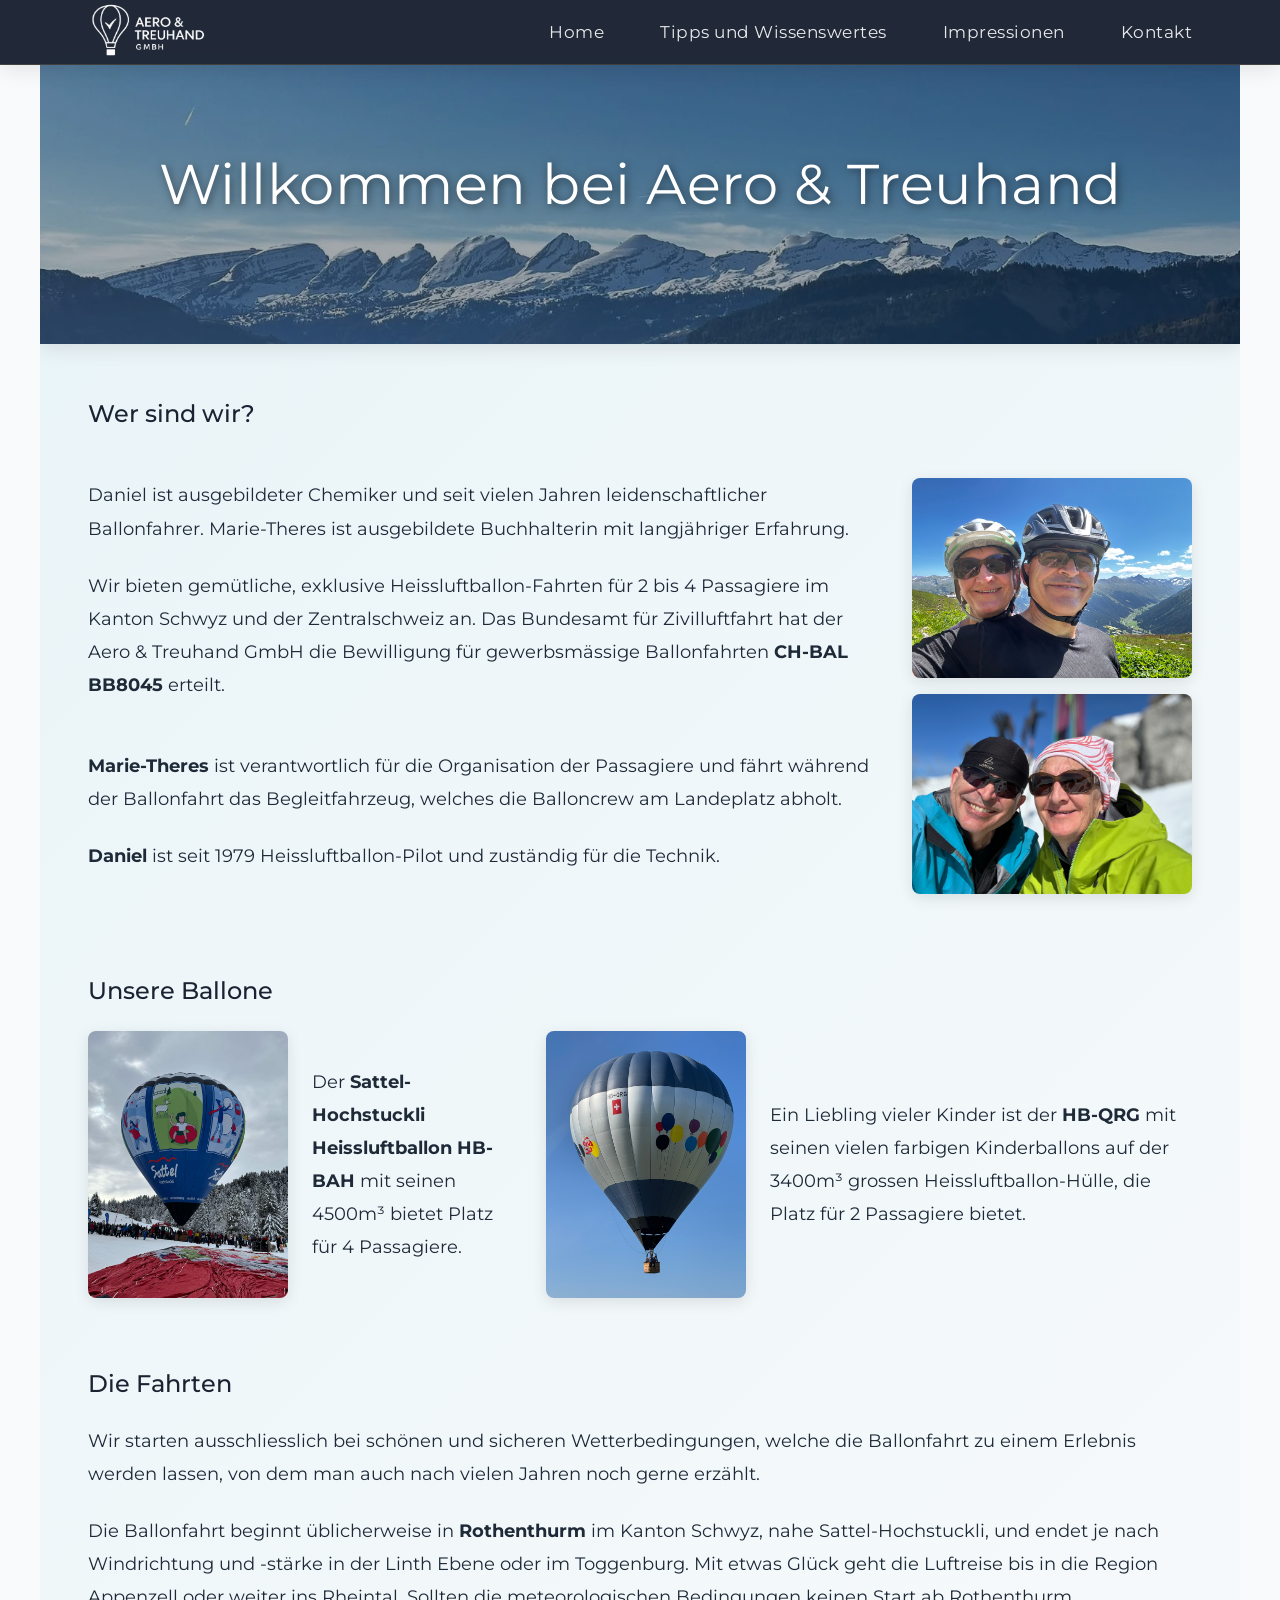
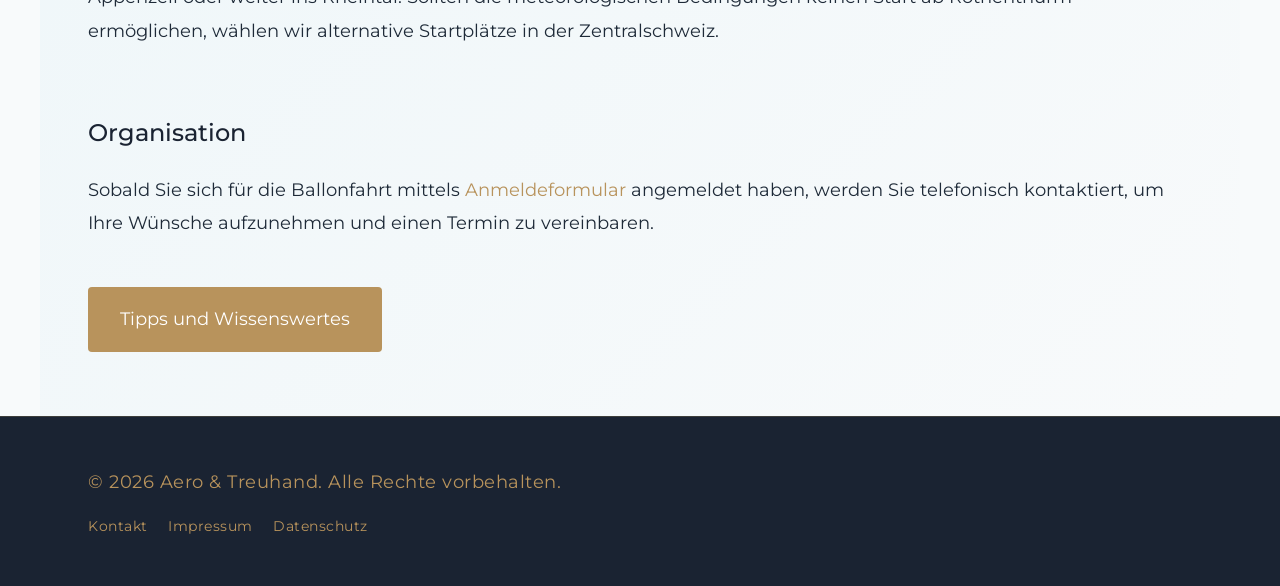
==== commit 0ad70e5c: "Optimize images with WebP format - Convert all images to WebP (88% total size reduction) - Resize lo" ====
--- a/index.html
+++ b/index.html
@@ -19,7 +19,7 @@
     <a href="#main-content" class="skip-link">Zum Inhalt springen</a>
     <header>
         <nav>
-            <h1><a href="index.html"><img src="assets/logo_nobg.png" alt="Aero & Treuhand" class="logo"></a></h1>
+            <h1><a href="index.html"><img src="assets/logo_nobg.webp" alt="Aero & Treuhand" class="logo"></a></h1>
             <ul>
                 <li><a href="index.html">Home</a></li>
                 <li><a href="pages/ballonfahrten.html">Tipps und Wissenswertes</a></li>
@@ -31,7 +31,7 @@
 
     <main id="main-content" class="page-home">
         <div class="hero-section">
-            <img src="assets/pics/churfirsten.jpeg" alt="Blick auf die Churfirsten" class="hero-background">
+            <img src="assets/pics/churfirsten.webp" alt="Blick auf die Churfirsten" class="hero-background">
             <div class="hero-content">
                 <h2>Willkommen bei Aero & Treuhand</h2>
             </div>
--- a/css/style.css
+++ b/css/style.css
@@ -95,6 +95,24 @@
     width: auto;
 }
 
+.logo-small {
+    height: 3rem;
+    width: auto;
+    display: block;
+    margin: 0 0 1rem 0;
+}
+
+.contact-card {
+    background: var(--color-sky);
+    padding: 1.5rem 2rem;
+    border-radius: 8px;
+    margin: 2rem 0;
+}
+
+.contact-card p {
+    margin-bottom: 0;
+}
+
 nav ul {
     list-style: none;
     display: flex;
@@ -181,6 +199,7 @@
     height: 100%;
     background: rgba(26, 35, 50, 0.4);
     z-index: 2;
+    pointer-events: none;
 }
 
 .hero-content {
@@ -296,6 +315,7 @@
     background: radial-gradient(circle, rgba(201, 169, 97, 0.1) 0%, transparent 70%);
     border-radius: 50%;
     animation: float 20s ease-in-out infinite;
+    pointer-events: none;
 }
 
 .page-ballonfahrten {
@@ -313,6 +333,7 @@
     height: 400px;
     background: radial-gradient(circle, rgba(232, 244, 248, 0.5) 0%, transparent 70%);
     border-radius: 50%;
+    pointer-events: none;
 }
 
 .page-treuhand {
@@ -330,6 +351,7 @@
     height: 500px;
     background: radial-gradient(circle, rgba(255, 255, 255, 0.5) 0%, transparent 70%);
     border-radius: 50%;
+    pointer-events: none;
 }
 
 .page-kontakt {
